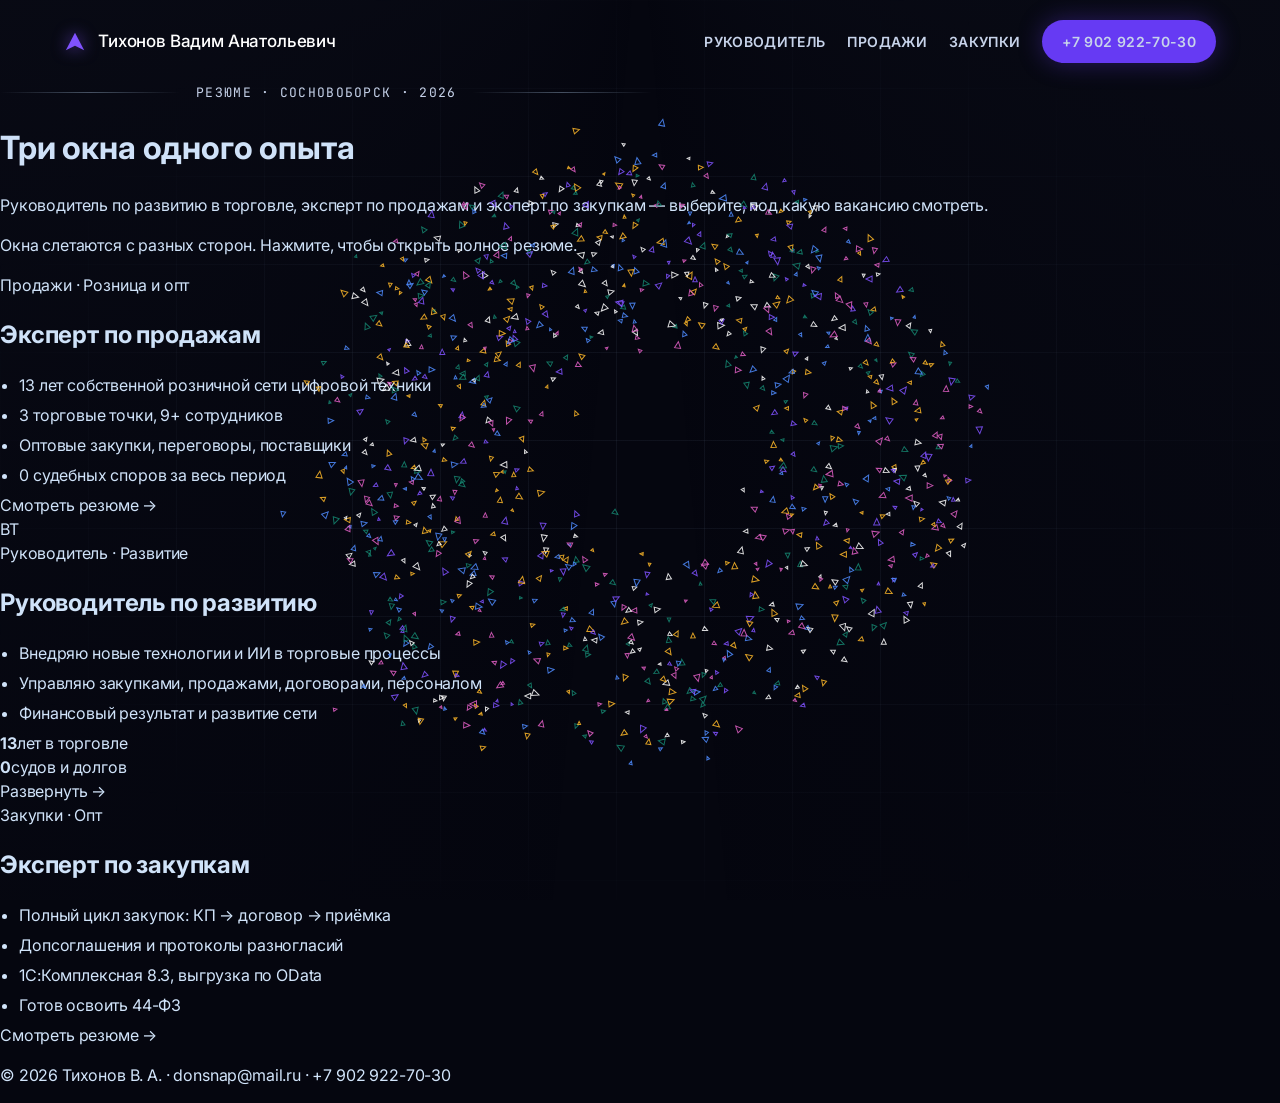
==== Сайт_Резюме/index.html @ d8111a43 "Сайт резюме: три роли и интерактивные эффекты" ====
<!DOCTYPE html>
<html lang="ru">
<head>
<meta charset="UTF-8">
<meta name="viewport" content="width=device-width, initial-scale=1.0">
<title>Тихонов Вадим Анатольевич — резюме</title>
<meta name="description" content="Резюме Тихонова В. А. — руководитель по развитию, эксперт по продажам, эксперт по закупкам. Сосновоборск, Красноярский край.">
<link rel="preconnect" href="https://fonts.googleapis.com">
<link rel="preconnect" href="https://fonts.gstatic.com" crossorigin>
<link href="https://fonts.googleapis.com/css2?family=Inter:wght@200;300;400;500;600;700&family=Space+Grotesk:wght@400;500;700&family=JetBrains+Mono:wght@400;500&display=swap" rel="stylesheet">
<link rel="stylesheet" href="css/style.css">
</head>
<body>

<div class="grid-bg" aria-hidden="true"></div>
<div class="halo" aria-hidden="true"></div>
<canvas id="brain" data-brain aria-hidden="true"></canvas>

<header class="topbar">
  <div class="brand">
    <svg class="brand__mark" viewBox="0 0 24 24" fill="none" aria-hidden="true">
      <path d="M12 2 L22 21 L12 16 L2 21 Z" fill="url(#g)"/>
      <defs><linearGradient id="g" x1="2" y1="2" x2="22" y2="21">
        <stop stop-color="#8052ff"/><stop offset="1" stop-color="#15846e"/>
      </linearGradient></defs>
    </svg>
    <span class="brand__name">Тихонов Вадим Анатольевич</span>
  </div>
  <nav class="nav">
    <a href="leader.html">Руководитель</a>
    <a href="sales.html">Продажи</a>
    <a href="procurement.html">Закупки</a>
    <a class="btn-cta" href="tel:+79029227030">+7 902 922-70-30</a>
  </nav>
</header>

<main class="hero">
  <p class="eyebrow">Резюме · Сосновоборск · 2026</p>
  <h1>Три окна одного опыта</h1>
  <p class="lead">Руководитель по развитию в торговле, эксперт по продажам и эксперт по закупкам — выберите, под какую вакансию смотреть.</p>
  <p class="sub">Окна слетаются с разных сторон. Нажмите, чтобы открыть полное резюме.</p>

  <div class="decks">

    <!-- СЛЕВА: продажи -->
    <a class="deck deck--sales" href="sales.html">
      <div class="deck__eyebrow">Продажи · Розница и опт</div>
      <h2 class="deck__title">Эксперт по продажам</h2>
      <ul class="deck__facts">
        <li>13 лет собственной розничной сети цифровой техники</li>
        <li>3 торговые точки, 9+ сотрудников</li>
        <li>Оптовые закупки, переговоры, поставщики</li>
        <li>0 судебных споров за весь период</li>
      </ul>
      <span class="deck__go">Смотреть резюме <span class="arrow">→</span></span>
    </a>

    <!-- ПО ЦЕНТРУ: руководство — разворачивается на весь экран -->
    <a class="deck deck--lead" href="leader.html" data-expand>
      <div class="deck__head">
        <div class="mono-photo" aria-hidden="true">ВТ</div>
        <div>
          <div class="deck__eyebrow">Руководитель · Развитие</div>
          <h2 class="deck__title">Руководитель по развитию</h2>
        </div>
      </div>
      <ul class="deck__facts">
        <li>Внедряю новые технологии и ИИ в торговые процессы</li>
        <li>Управляю закупками, продажами, договорами, персоналом</li>
        <li>Финансовый результат и развитие сети</li>
      </ul>
      <div class="stat-row">
        <div class="stat"><b>13</b><span>лет в торговле</span></div>
        <div class="stat stat--hot"><b>0</b><span>судов и долгов</span></div>
      </div>
      <span class="deck__go">Развернуть <span class="arrow">→</span></span>
    </a>

    <!-- СПРАВА: закупки -->
    <a class="deck deck--proc" href="procurement.html">
      <div class="deck__eyebrow">Закупки · Опт</div>
      <h2 class="deck__title">Эксперт по закупкам</h2>
      <ul class="deck__facts">
        <li>Полный цикл закупок: КП → договор → приёмка</li>
        <li>Допсоглашения и протоколы разногласий</li>
        <li>1С:Комплексная 8.3, выгрузка по OData</li>
        <li>Готов освоить 44-ФЗ</li>
      </ul>
      <span class="deck__go">Смотреть резюме <span class="arrow">→</span></span>
    </a>

  </div>
</main>

<footer class="footer">
  <p>© 2026 Тихонов В. А. · <a href="mailto:donsnap@mail.ru">donsnap@mail.ru</a> · <a href="tel:+79029227030">+7 902 922-70-30</a></p>
</footer>

<script src="js/brain.js"></script>
<script src="js/app.js"></script>
</body>
</html>
---- Сайт_Резюме/css/style.css ----
/* ============================================================
   Стеклянное резюме — дизайн-система
   Источники эффектов:
   - Эффекты/DESIGN - СТЕКЛО.md  (Authkit: токены стекла, сетка, типографика)
   - Эффекты/DESIGN - МОЗГ.md    (Dala: мозг из осколков, акценты iris/amber)
   ============================================================ */

:root {
  /* СТЕКЛО — канва и поверхности */
  --canvas: #05060f;
  --steel-plate: #2f343e;
  --fog-veil: #9da7ba;
  --moon-mist: #c7d3ea;
  --frost-glow: #d1e4fa;
  --ice-hi-1: #d8ecf8;
  --ice-hi-2: #98c0ef;
  --void-violet: #663af3;
  --glass-edge: #bad7f71f;
  --lum-fill: #c7d3ea1f;

  /* МОЗГ — акценты */
  --iris: #8052ff;
  --saffron: #ffb829;
  --verdant: #15846e;

  /* Типографика */
  --font-body: "Inter", system-ui, "Segoe UI", sans-serif;
  --font-display: "Space Grotesk", var(--font-body);
  --font-mono: "JetBrains Mono", var(--font-body);

  /* Формы (СТЕКЛО) */
  --r-card: 16px;
  --r-badge: 6px;
  --r-pill: 999px;

  /* Тени (СТЕКЛО): инет-подсветка + мягкий ореол, без обычных drop-shadow */
  --shadow-subtle: rgba(186, 215, 247, 0.12) 0 0 0 1px inset;
  --shadow-frost: rgba(216, 236, 248, 0.2) 0 1px 0 0 inset,
    rgba(168, 201, 255, 0.16) 0 0 24px 0 inset;
  --halo: rgba(0, 0, 0, 0.55) 0 24px 60px;
}

* { box-sizing: border-box; }

html { scroll-behavior: smooth; }

body {
  margin: 0;
  background: var(--canvas);
  color: var(--frost-glow);
  font-family: var(--font-body);
  font-size: 16px;
  line-height: 1.5;
  letter-spacing: -0.01em;
  -webkit-font-smoothing: antialiased;
  min-height: 100vh;
  overflow-x: hidden;
}

a { color: inherit; text-decoration: none; }
ul { margin: 0; padding-left: 1.2em; }
li { margin: 0 0 6px; }

/* ---------- Фон: синькопечатная сетка + гало (СТЕКЛО) ---------- */
.grid-bg {
  position: fixed; inset: 0; z-index: 0; pointer-events: none;
  background-image:
    linear-gradient(rgba(186, 215, 247, 0.06) 1px, transparent 1px),
    linear-gradient(90deg, rgba(186, 215, 247, 0.06) 1px, transparent 1px);
  background-size: 88px 88px;
  -webkit-mask-image: radial-gradient(ellipse at center, #000 30%, transparent 78%);
  mask-image: radial-gradient(ellipse at center, #000 30%, transparent 78%);
}
.halo {
  position: fixed; inset: 0; z-index: 0; pointer-events: none;
  background: conic-gradient(from 180deg at 50% -10%,
    transparent 0deg, rgba(124, 145, 182, 0.5) 180deg, transparent 360deg);
  opacity: 0.14;
}

/* ---------- Мозг из осколков (МОЗГ) ---------- */
#brain, #brain2 {
  position: fixed;
  inset: 0; width: 100%; height: 100%;
  z-index: 1; pointer-events: none;
}
#brain2 { position: absolute; }

/* ---------- Верхняя панель ---------- */
.topbar {
  position: relative; z-index: 10;
  display: flex; align-items: center; justify-content: space-between;
  gap: 16px; flex-wrap: wrap;
  max-width: 1200px; margin: 0 auto;
  padding: 20px 24px;
}
.brand { display: flex; align-items: center; gap: 12px; }
.brand__mark { width: 22px; height: 22px; filter: drop-shadow(0 0 8px rgba(128, 82, 255, 0.7)); }
.brand__name {
  font-family: var(--font-display); font-weight: 500; font-size: 17px;
  color: #fff;
}
.nav { display: flex; gap: 22px; align-items: center; flex-wrap: wrap; }
.nav a {
  font-size: 14px; font-weight: 600; letter-spacing: 0.025em;
  text-transform: uppercase; color: var(--moon-mist);
  transition: color 0.2s;
}
.nav a:hover { color: #fff; }
.btn-cta {
  display: inline-block;
  background: var(--void-violet); color: #fff;
  font-size: 14px; font-weight: 600; letter-spacing: 0.025em;
  padding: 11px 20px; border-radius: var(--r-pill);
  box-shadow: 0 0 24px rgba(102, 58, 243, 0.35);
  transition: transform 0.2s, box-shadow 0.2s;
}
.btn-cta:hover { transform: translateY(-1px); box-shadow: 0 0 34px rgba(102, 58, 243, 0.55); }

/* ---------- Рейка-подзаголовок (СТЕКЛО: eyebrow с линиями) ---------- */
.eyebrow {
  display: flex; align-items: center; gap: 16px;
  font-family: var(--font-mono); font-size: 13px;
  letter-spacing: 0.1em; text-transform: uppercase;
  color: var(--moon-mist);
  margin: 0 0 18px;
}
.eyebrow::before, .eyebrow::after {
  content: ""; height: 1px; flex: 1; max-width: 180px;
  background: linear-gradient(90deg, transparent, rgba(186, 215, 247, 0.35), transparent);

/* ---------- Лендинг: герой ---------- */
.hero {
  position: relative; z-index: 5;
  max-width: 1200px; margin: 0 auto;
  padding: 56px 24px 40px;
  text-align: center;
}
.hero h1 {
  font-family: var(--font-display); font-weight: 500;
  font-size: clamp(34px, 5vw, 48px); line-height: 1.17;
  margin: 0 auto 16px; max-width: 820px;
  background: linear-gradient(180deg, var(--ice-hi-1), var(--ice-hi-2));
  -webkit-background-clip: text; background-clip: text;
  -webkit-text-fill-color: transparent; color: transparent;
}
.hero .lead {
  max-width: 640px; margin: 0 auto 12px;
  font-size: 17px; color: var(--frost-glow);
}
.hero .sub { color: var(--fog-veil); font-size: 14px; margin-bottom: 44px; }

/* ---------- Стеклянные карточки-окна ---------- */
.decks {
  display: grid; grid-template-columns: 1fr 1.25fr 1fr;
  gap: 24px; align-items: stretch; text-align: left;
}
@media (max-width: 940px) { .decks { grid-template-columns: 1fr; max-width: 480px; margin: 0 auto; } }

.deck {
  position: relative;
  display: flex; flex-direction: column; gap: 14px;
  background: #bad6f70a;
  -webkit-backdrop-filter: blur(18px); backdrop-filter: blur(18px);
  border-radius: var(--r-card);
  box-shadow: rgba(216, 236, 248, 0.2) 0 1px 0 0 inset,
    rgba(168, 201, 255, 0.16) 0 0 24px 0 inset,
    rgba(186, 215, 247, 0.12) 0 0 0 1px inset, var(--halo);
  padding: 24px;
  overflow: hidden;
  transition: transform 0.35s cubic-bezier(0.22, 1, 0.36, 1),
    box-shadow 0.35s, background 0.35s;
  opacity: 0; /* до прилёта */
}
.deck::after { /* блик стекла */
  content: ""; position: absolute; inset: 0;
  background: linear-gradient(115deg, transparent 30%, rgba(216, 236, 248, 0.07) 46%, transparent 60%);
  transform: translateX(-40%);
  transition: transform 0.9s ease;
  pointer-events: none;
}
.deck:hover::after { transform: translateX(40%); }
.deck:hover {
  transform: translateY(-6px);
  background: #bad6f712;
  box-shadow: rgba(216, 236, 248, 0.24) 0 1px 0 0 inset,
    rgba(168, 201, 255, 0.22) 0 0 40px 0 inset,
    rgba(186, 215, 247, 0.2) 0 0 0 1px inset,
    rgba(0, 0, 0, 0.65) 0 30px 70px;
}
.deck__eyebrow {
  font-family: var(--font-mono); font-size: 12px;
  letter-spacing: 0.1em; text-transform: uppercase; color: var(--moon-mist);
}
.deck__title {
  font-family: var(--font-display); font-weight: 500;
  font-size: 24px; line-height: 1.17; color: #fff; margin: 0;
}
.deck--lead .deck__title { font-size: 30px; }
.deck__facts { color: var(--moon-mist); font-size: 14.5px; flex: 1; }
.deck__facts li { margin-bottom: 4px; }
.deck__go {
  display: inline-flex; align-items: center; gap: 8px;
  font-size: 13px; font-weight: 600; letter-spacing: 0.06em;
  text-transform: uppercase; color: var(--frost-glow);
}
.deck__go .arrow { transition: transform 0.25s; }
.deck:hover .deck__go .arrow { transform: translateX(5px); }

/* Центральная карточка: монограмма + цифры */
.deck--lead {
  background: #bad6f710;
  box-shadow: rgba(216, 236, 248, 0.22) 0 1px 0 0 inset,
    rgba(128, 82, 255, 0.18) 0 0 36px 0 inset,
    rgba(186, 215, 247, 0.16) 0 0 0 1px inset, var(--halo);
}
.deck__head { display: flex; align-items: center; gap: 14px; }
.mono-photo {
  width: 56px; height: 56px; flex: none;
  display: grid; place-items: center;
  border-radius: 9999px;
  font-family: var(--font-display); font-weight: 500; font-size: 18px;
  color: #fff;
  background: radial-gradient(circle at 30% 25%, #663af3, #1b1140 75%);
  box-shadow: rgba(255, 255, 255, 0.28) 0 1px 0 0 inset,
    rgba(128, 82, 255, 0.4) 0 0 24px 0 inset,
    rgba(186, 215, 247, 0.18) 0 0 0 1px inset;
}
.stat-row { display: flex; gap: 18px; flex-wrap: wrap; }
.stat b {
  display: block; font-family: var(--font-display); font-weight: 500;
  font-size: 24px; color: #fff; line-height: 1.1;
}
.stat span { font-size: 12px; color: var(--fog-veil); }
.stat--hot b { color: var(--saffron); }

/* ---------- Анимация прилёта карточек ---------- */
@keyframes fly-left {
  from { opacity: 0; transform: translateX(-110vw) rotate(-9deg); filter: blur(20px); }
  60%  { opacity: 1; filter: blur(0); }
  to   { opacity: 1; transform: translateX(0) rotate(0); filter: blur(0); }
}
@keyframes fly-top {
  from { opacity: 0; transform: translateY(-90vh) scale(0.85); filter: blur(20px); }
  60%  { opacity: 1; filter: blur(0); }
  to   { opacity: 1; transform: translateY(0) scale(1); filter: blur(0); }
}
@keyframes fly-right {
  from { opacity: 0; transform: translateX(110vw) rotate(9deg); filter: blur(20px); }
  60%  { opacity: 1; filter: blur(0); }
  to   { opacity: 1; transform: translateX(0) rotate(0); filter: blur(0); }
}
@keyframes float-y {
  from { translate: 0 0; }
  to   { translate: 0 -8px; }
}
.deck.js-landed { opacity: 1; }
.deck--sales.js-landed { animation: fly-left 1.05s cubic-bezier(0.22, 1, 0.36, 1) 0.15s both; }
.deck--lead.js-landed  { animation: fly-top 1.15s cubic-bezier(0.22, 1, 0.36, 1) 0.45s both; }
.deck--proc.js-landed  { animation: fly-right 1.05s cubic-bezier(0.22, 1, 0.36, 1) 0.15s both; }
/* после прилёта — лёгкое парение */
@keyframes float-final {
  from { transform: translateY(-4px); }
  to   { transform: translateY(4px); }
}
.deck.js-settled { animation: float-final 5.5s ease-in-out 1.3s infinite alternate; }

.footer {
  position: relative; z-index: 5;
  text-align: center; padding: 48px 24px 36px;
  color: var(--fog-veil); font-size: 13.5px;
}
.footer a { color: var(--moon-mist); }
.footer a:hover { color: #fff; }

/* ============================================================
   Страницы резюме
   ============================================================ */
.cv-hero {
  position: relative; z-index: 5;
  max-width: 1200px; margin: 0 auto;
  padding: 40px 24px 8px;
}
.cv-hero h1 {
  font-family: var(--font-display); font-weight: 500;
  font-size: clamp(30px, 4.4vw, 44px); line-height: 1.16;
  margin: 0 0 14px;
  background: linear-gradient(180deg, var(--ice-hi-1), var(--ice-hi-2));
  -webkit-background-clip: text; background-clip: text;
  -webkit-text-fill-color: transparent; color: transparent;
}
.cv-hero .role-line {
  font-size: 15px; font-weight: 600; letter-spacing: 0.05em;
  text-transform: uppercase; color: var(--saffron);
  margin: 0 0 16px;
}
.cv-hero .lead { max-width: 780px; color: var(--frost-glow); font-size: 16.5px; margin: 0 0 22px; }

.chips { display: flex; flex-wrap: wrap; gap: 8px; margin: 0 0 26px; }
.chip {
  font-family: var(--font-mono); font-size: 12px;
  letter-spacing: 0.05em; color: var(--moon-mist);
  padding: 6px 12px; border-radius: var(--r-badge);
  background: var(--lum-fill);
  box-shadow: var(--shadow-subtle);
}

/* Цифры */
.numbers {
  display: grid; grid-template-columns: repeat(4, 1fr);
  gap: 16px; margin: 0 0 8px;
}
@media (max-width: 760px) { .numbers { grid-template-columns: repeat(2, 1fr); } }
.numbers .stat {
  padding: 18px 20px;
  background: #bad6f70a;
  border-radius: var(--r-card);
  -webkit-backdrop-filter: blur(14px); backdrop-filter: blur(14px);
  box-shadow: rgba(216, 236, 248, 0.16) 0 1px 0 0 inset,
    rgba(186, 215, 247, 0.12) 0 0 0 1px inset;
}
.numbers .stat b { font-size: 30px; }

/* Сетка: основная колонка + боковая */
.cv-body {
  position: relative; z-index: 5;
  max-width: 1200px; margin: 0 auto;
  padding: 24px 24px 10px;
  display: grid; grid-template-columns: 1fr 340px;
  gap: 24px; align-items: start;
}
@media (max-width: 980px) { .cv-body { grid-template-columns: 1fr; } }
.cv-main { display: flex; flex-direction: column; gap: 24px; min-width: 0; }

/* Стеклянная панель */
.panel {
  background: #bad6f70a;
  -webkit-backdrop-filter: blur(18px); backdrop-filter: blur(18px);
  border-radius: var(--r-card);
  box-shadow: rgba(216, 236, 248, 0.18) 0 1px 0 0 inset,
    rgba(168, 201, 255, 0.12) 0 0 24px 0 inset,
    rgba(186, 215, 247, 0.12) 0 0 0 1px inset, var(--halo);
  padding: 24px;
}
.panel h2 {
  font-family: var(--font-display); font-weight: 500;
  font-size: 24px; line-height: 1.17; color: #fff;
  margin: 0 0 18px;
}
.panel h3 { font-size: 17px; font-weight: 600; color: var(--frost-glow); margin: 0 0 4px; }
.panel p { color: var(--moon-mist); }

/* Опыт: запись */
.entry {
  padding: 20px 0;
  border-top: 1px solid rgba(186, 215, 247, 0.1);
}
.entry:first-of-type { border-top: 0; padding-top: 4px; }
.entry:last-child { padding-bottom: 0; }
.entry .per {
  font-family: var(--font-mono); font-size: 13px;
  color: var(--fog-veil); margin-bottom: 6px;
}
.entry .role {
  font-size: 14px; font-weight: 600; color: var(--saffron);
  letter-spacing: 0.04em; text-transform: uppercase;
  margin-bottom: 10px;
}
.entry ul { color: var(--moon-mist); font-size: 15px; }
.entry .note { font-size: 13.5px; color: var(--fog-veil); margin-top: 8px; }
.entry--gold {
  background: #8052ff0f;
  border-radius: var(--r-badge);
  box-shadow: var(--shadow-subtle);
  padding: 20px;
  margin-bottom: 8px;
  border-top: 0;
}

/* Компетенции */
.skills { list-style: none; padding: 0; margin: 0;
  display: grid; grid-template-columns: 1fr 1fr; gap: 10px 20px; }
@media (max-width: 640px) { .skills { grid-template-columns: 1fr; } }
.skills li {
  position: relative; padding-left: 22px;
  color: var(--moon-mist); font-size: 15px; margin: 0;
}
.skills li::before {
  content: ""; position: absolute; left: 0; top: 7px;
  width: 9px; height: 8px;
  background: var(--iris);
  clip-path: polygon(50% 0, 100% 100%, 0 100%);
}

/* Принципы (стр. руководителя) */
.principles { display: grid; grid-template-columns: repeat(4, 1fr); gap: 14px; }
@media (max-width: 900px) { .principles { grid-template-columns: repeat(2, 1fr); } }
@media (max-width: 520px) { .principles { grid-template-columns: 1fr; } }
.principle {
  background: #bad6f70a; border-radius: var(--r-card);
  box-shadow: rgba(216, 236, 248, 0.14) 0 1px 0 0 inset,
    rgba(186, 215, 247, 0.1) 0 0 0 1px inset;
  padding: 18px;
}
.principle b { display: block; color: #fff; font-size: 15px; margin-bottom: 6px; }
.principle span { color: var(--fog-veil); font-size: 13.5px; }

/* Лестница внедрений */
.ladder { counter-reset: step; list-style: none; padding: 0; margin: 0; }
.ladder li {
  counter-increment: step;
  position: relative; padding: 0 0 16px 44px;
  color: var(--moon-mist); font-size: 15.5px; margin: 0;
}
.ladder li:last-child { padding-bottom: 0; }
.ladder li::before {
  content: counter(step);
  position: absolute; left: 0; top: -2px;
  width: 28px; height: 28px; border-radius: 9999px;
  display: grid; place-items: center;
  font-family: var(--font-mono); font-size: 13px; color: #fff;
  background: linear-gradient(135deg, var(--iris), var(--verdant));
  box-shadow: rgba(128, 82, 255, 0.35) 0 0 14px;
}
.ladder .quote { color: var(--saffron); font-weight: 500; }

/* Боковая колонка */
.cv-side { display: flex; flex-direction: column; gap: 24px; position: sticky; top: 20px; }
@media (max-width: 980px) { .cv-side { position: static; } }
.kv { display: grid; grid-template-columns: 118px 1fr; gap: 8px 12px; font-size: 14.5px; margin: 0; }
.kv dt { color: var(--fog-veil); }
.kv dd { margin: 0; color: var(--frost-glow); word-break: break-word; }
.kv a:hover { color: #fff; text-decoration: underline; }
.panel .btn-cta { margin-top: 4px; text-align: center; }

/* Юридический блок */
.legal {
  position: relative; z-index: 5;
  max-width: 1200px; margin: 0 auto;
  padding: 8px 24px 0;
  display: flex; flex-direction: column; gap: 14px;
}
.legal .panel { padding: 18px 22px; }
.legal p { font-size: 13.5px; color: var(--fog-veil); margin: 0; }
.legal b { color: var(--moon-mist); }

details.tech summary {
  cursor: pointer; color: var(--moon-mist); font-size: 14.5px;
}
details.tech[open] summary { margin-bottom: 12px; }

/* Появление контента страницы */
@keyframes fade-up {
  from { opacity: 0; transform: translateY(18px); }
  to   { opacity: 1; transform: translateY(0); }
}
.cv-hero, .cv-body > *, .legal { animation: fade-up 0.7s cubic-bezier(0.22, 1, 0.36, 1) both; }

/* Уважение к prefers-reduced-motion */
@media (prefers-reduced-motion: reduce) {
  *, *::before, *::after {
    animation-duration: 0.01ms !important;
    animation-iteration-count: 1 !important;
    transition-duration: 0.01ms !important;
  }
  .deck { opacity: 1 !important; }
}


}
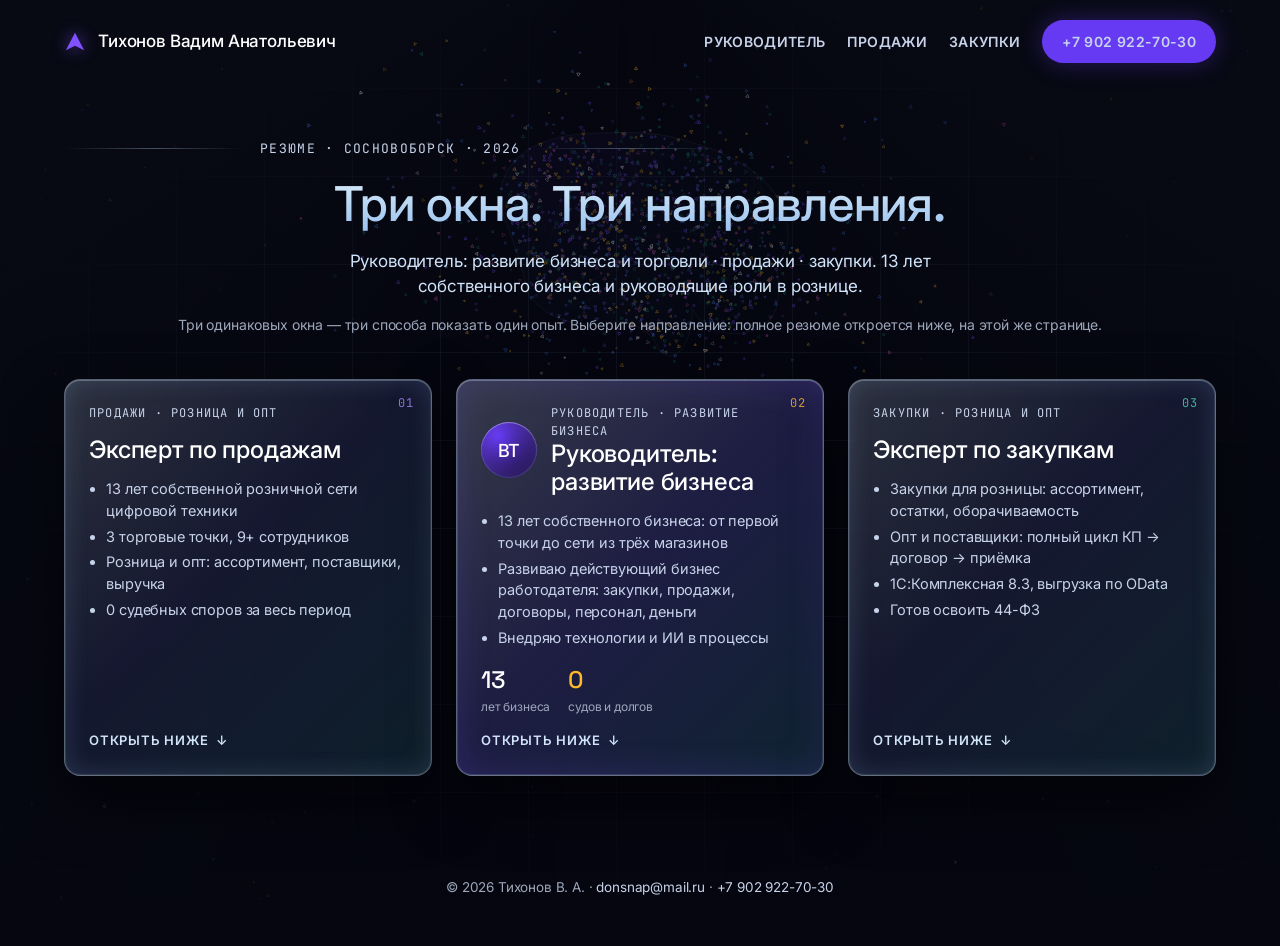
==== commit 7596ce6f: "Обновить интерактивное резюме и визуальную сцену" ====
--- a/Сайт_Резюме/index.html
+++ b/Сайт_Резюме/index.html
@@ -4,7 +4,7 @@
 <meta charset="UTF-8">
 <meta name="viewport" content="width=device-width, initial-scale=1.0">
 <title>Тихонов Вадим Анатольевич — резюме</title>
-<meta name="description" content="Резюме Тихонова В. А. — руководитель по развитию, эксперт по продажам, эксперт по закупкам. Сосновоборск, Красноярский край.">
+<meta name="description" content="Резюме Тихонова В. А. — руководитель: развитие бизнеса и торговли, эксперт по продажам, эксперт по закупкам. Сосновоборск, Красноярский край.">
 <link rel="preconnect" href="https://fonts.googleapis.com">
 <link rel="preconnect" href="https://fonts.gstatic.com" crossorigin>
 <link href="https://fonts.googleapis.com/css2?family=Inter:wght@200;300;400;500;600;700&family=Space+Grotesk:wght@400;500;700&family=JetBrains+Mono:wght@400;500&display=swap" rel="stylesheet">
@@ -27,70 +27,92 @@
     <span class="brand__name">Тихонов Вадим Анатольевич</span>
   </div>
   <nav class="nav">
-    <a href="leader.html">Руководитель</a>
-    <a href="sales.html">Продажи</a>
-    <a href="procurement.html">Закупки</a>
+    <a href="leader.html" data-key="leader">Руководитель</a>
+    <a href="sales.html" data-key="sales">Продажи</a>
+    <a href="procurement.html" data-key="procurement">Закупки</a>
     <a class="btn-cta" href="tel:+79029227030">+7 902 922-70-30</a>
   </nav>
 </header>
 
 <main class="hero">
   <p class="eyebrow">Резюме · Сосновоборск · 2026</p>
-  <h1>Три окна одного опыта</h1>
-  <p class="lead">Руководитель по развитию в торговле, эксперт по продажам и эксперт по закупкам — выберите, под какую вакансию смотреть.</p>
-  <p class="sub">Окна слетаются с разных сторон. Нажмите, чтобы открыть полное резюме.</p>
+  <h1>Три окна. Три направления.</h1>
+  <p class="lead">Руководитель: развитие бизнеса и торговли · продажи · закупки. 13 лет собственного бизнеса и руководящие роли в рознице.</p>
+  <p class="sub">Три одинаковых окна — три способа показать один опыт. Выберите направление: полное резюме откроется ниже, на этой же странице.</p>
 
   <div class="decks">
 
-    <!-- СЛЕВА: продажи -->
-    <a class="deck deck--sales" href="sales.html">
+    <!-- 01 · СЛЕВА: продажи -->
+    <a class="deck deck--sales" href="sales.html" data-key="sales">
+      <span class="deck__num">01</span>
       <div class="deck__eyebrow">Продажи · Розница и опт</div>
       <h2 class="deck__title">Эксперт по продажам</h2>
       <ul class="deck__facts">
         <li>13 лет собственной розничной сети цифровой техники</li>
         <li>3 торговые точки, 9+ сотрудников</li>
-        <li>Оптовые закупки, переговоры, поставщики</li>
+        <li>Розница и опт: ассортимент, поставщики, выручка</li>
         <li>0 судебных споров за весь период</li>
       </ul>
-      <span class="deck__go">Смотреть резюме <span class="arrow">→</span></span>
+      <span class="deck__go">Открыть ниже <span class="arrow">↓</span></span>
+      <span class="deck__state">Выберите это направление ↓</span>
     </a>
 
-    <!-- ПО ЦЕНТРУ: руководство — разворачивается на весь экран -->
-    <a class="deck deck--lead" href="leader.html" data-expand>
+    <!-- 02 · В ЦЕНТРЕ: руководитель -->
+    <a class="deck deck--lead" href="leader.html" data-key="leader">
+      <span class="deck__num">02</span>
       <div class="deck__head">
         <div class="mono-photo" aria-hidden="true">ВТ</div>
         <div>
-          <div class="deck__eyebrow">Руководитель · Развитие</div>
-          <h2 class="deck__title">Руководитель по развитию</h2>
+          <div class="deck__eyebrow">Руководитель · Развитие бизнеса</div>
+          <h2 class="deck__title">Руководитель: развитие бизнеса</h2>
         </div>
       </div>
       <ul class="deck__facts">
-        <li>Внедряю новые технологии и ИИ в торговые процессы</li>
-        <li>Управляю закупками, продажами, договорами, персоналом</li>
-        <li>Финансовый результат и развитие сети</li>
+        <li>13 лет собственного бизнеса: от первой точки до сети из трёх магазинов</li>
+        <li>Развиваю действующий бизнес работодателя: закупки, продажи, договоры, персонал, деньги</li>
+        <li>Внедряю технологии и ИИ в процессы</li>
       </ul>
       <div class="stat-row">
-        <div class="stat"><b>13</b><span>лет в торговле</span></div>
+        <div class="stat"><b>13</b><span>лет бизнеса</span></div>
         <div class="stat stat--hot"><b>0</b><span>судов и долгов</span></div>
       </div>
-      <span class="deck__go">Развернуть <span class="arrow">→</span></span>
+      <span class="deck__go">Открыть ниже <span class="arrow">↓</span></span>
+      <span class="deck__state">Выберите это направление ↓</span>
     </a>
 
-    <!-- СПРАВА: закупки -->
-    <a class="deck deck--proc" href="procurement.html">
-      <div class="deck__eyebrow">Закупки · Опт</div>
+    <!-- 03 · СПРАВА: закупки -->
+    <a class="deck deck--proc" href="procurement.html" data-key="procurement">
+      <span class="deck__num">03</span>
+      <div class="deck__eyebrow">Закупки · Розница и опт</div>
       <h2 class="deck__title">Эксперт по закупкам</h2>
       <ul class="deck__facts">
-        <li>Полный цикл закупок: КП → договор → приёмка</li>
-        <li>Допсоглашения и протоколы разногласий</li>
+        <li>Закупки для розницы: ассортимент, остатки, оборачиваемость</li>
+        <li>Опт и поставщики: полный цикл КП → договор → приёмка</li>
         <li>1С:Комплексная 8.3, выгрузка по OData</li>
         <li>Готов освоить 44-ФЗ</li>
       </ul>
-      <span class="deck__go">Смотреть резюме <span class="arrow">→</span></span>
+      <span class="deck__go">Открыть ниже <span class="arrow">↓</span></span>
+      <span class="deck__state">Выберите это направление ↓</span>
     </a>
 
   </div>
 </main>
+
+<!-- Сцена: сюда под тремя окнами подставляется полное резюме выбранного направления -->
+<section class="stage" id="stage" hidden aria-label="Полное резюме">
+  <div class="stage__bar">
+    <div class="stage__tabs" role="tablist" aria-label="Выбор резюме">
+      <button class="tab" type="button" role="tab" aria-selected="false" data-key="leader">01 · Руководитель</button>
+      <button class="tab" type="button" role="tab" aria-selected="false" data-key="sales">02 · Продажи</button>
+      <button class="tab" type="button" role="tab" aria-selected="false" data-key="procurement">03 · Закупки</button>
+    </div>
+    <div class="stage__actions">
+      <a class="stage__link" id="stageOpen" href="leader.html">Открыть отдельной страницей</a>
+      <button class="stage__close" id="stageClose" type="button">← К трём окнам</button>
+    </div>
+  </div>
+  <div class="stage__glass" id="stageBody"></div>
+</section>
 
 <footer class="footer">
   <p>© 2026 Тихонов В. А. · <a href="mailto:donsnap@mail.ru">donsnap@mail.ru</a> · <a href="tel:+79029227030">+7 902 922-70-30</a></p>
--- a/Сайт_Резюме/css/style.css
+++ b/Сайт_Резюме/css/style.css
@@ -79,12 +79,12 @@
 }
 
 /* ---------- Мозг из осколков (МОЗГ) ---------- */
-#brain, #brain2 {
+canvas[data-brain] {
   position: fixed;
   inset: 0; width: 100%; height: 100%;
   z-index: 1; pointer-events: none;
-}
-#brain2 { position: absolute; }
+  opacity: 0.42;
+}
 
 /* ---------- Верхняя панель ---------- */
 .topbar {
@@ -128,6 +128,7 @@
 .eyebrow::before, .eyebrow::after {
   content: ""; height: 1px; flex: 1; max-width: 180px;
   background: linear-gradient(90deg, transparent, rgba(186, 215, 247, 0.35), transparent);
+}
 
 /* ---------- Лендинг: герой ---------- */
 .hero {
@@ -152,7 +153,7 @@
 
 /* ---------- Стеклянные карточки-окна ---------- */
 .decks {
-  display: grid; grid-template-columns: 1fr 1.25fr 1fr;
+  display: grid; grid-template-columns: repeat(3, 1fr);
   gap: 24px; align-items: stretch; text-align: left;
 }
 @media (max-width: 940px) { .decks { grid-template-columns: 1fr; max-width: 480px; margin: 0 auto; } }
@@ -160,7 +161,6 @@
 .deck {
   position: relative;
   display: flex; flex-direction: column; gap: 14px;
-  background: #bad6f70a;
   -webkit-backdrop-filter: blur(18px); backdrop-filter: blur(18px);
   border-radius: var(--r-card);
   box-shadow: rgba(216, 236, 248, 0.2) 0 1px 0 0 inset,
@@ -168,9 +168,13 @@
     rgba(186, 215, 247, 0.12) 0 0 0 1px inset, var(--halo);
   padding: 24px;
   overflow: hidden;
+  border: 1px solid rgba(216, 236, 248, 0.34);
+  background:
+    linear-gradient(135deg, rgba(255,255,255,0.12), rgba(128,82,255,0.06) 45%, rgba(21,132,110,0.10)),
+    rgba(20, 29, 48, 0.62);
+  opacity: 1;
   transition: transform 0.35s cubic-bezier(0.22, 1, 0.36, 1),
     box-shadow 0.35s, background 0.35s;
-  opacity: 0; /* до прилёта */
 }
 .deck::after { /* блик стекла */
   content: ""; position: absolute; inset: 0;
@@ -182,7 +186,9 @@
 .deck:hover::after { transform: translateX(40%); }
 .deck:hover {
   transform: translateY(-6px);
-  background: #bad6f712;
+  background:
+    linear-gradient(135deg, rgba(255,255,255,0.18), rgba(128,82,255,0.10) 45%, rgba(21,132,110,0.14)),
+    rgba(24, 34, 56, 0.7);
   box-shadow: rgba(216, 236, 248, 0.24) 0 1px 0 0 inset,
     rgba(168, 201, 255, 0.22) 0 0 40px 0 inset,
     rgba(186, 215, 247, 0.2) 0 0 0 1px inset,
@@ -196,7 +202,7 @@
   font-family: var(--font-display); font-weight: 500;
   font-size: 24px; line-height: 1.17; color: #fff; margin: 0;
 }
-.deck--lead .deck__title { font-size: 30px; }
+.deck--lead .deck__title { font-size: 24px; }
 .deck__facts { color: var(--moon-mist); font-size: 14.5px; flex: 1; }
 .deck__facts li { margin-bottom: 4px; }
 .deck__go {
@@ -209,7 +215,9 @@
 
 /* Центральная карточка: монограмма + цифры */
 .deck--lead {
-  background: #bad6f710;
+  background:
+    linear-gradient(135deg, rgba(255,255,255,0.16), rgba(128,82,255,0.12) 50%, rgba(21,132,110,0.12)),
+    rgba(21, 30, 52, 0.68);
   box-shadow: rgba(216, 236, 248, 0.22) 0 1px 0 0 inset,
     rgba(128, 82, 255, 0.18) 0 0 36px 0 inset,
     rgba(186, 215, 247, 0.16) 0 0 0 1px inset, var(--halo);
@@ -236,34 +244,61 @@
 
 /* ---------- Анимация прилёта карточек ---------- */
 @keyframes fly-left {
-  from { opacity: 0; transform: translateX(-110vw) rotate(-9deg); filter: blur(20px); }
-  60%  { opacity: 1; filter: blur(0); }
-  to   { opacity: 1; transform: translateX(0) rotate(0); filter: blur(0); }
+  from { opacity: 0; transform: translate3d(-125vw, 6vh, 0) rotate(-14deg) scale(0.86); filter: blur(26px); }
+  65%  { opacity: 1; filter: blur(0); }
+  82%  { transform: translate3d(1.6vw, -0.6vh, 0) rotate(0.6deg) scale(1.012); }
+  to   { opacity: 1; transform: translate3d(0, 0, 0) rotate(0) scale(1); filter: blur(0); }
 }
 @keyframes fly-top {
-  from { opacity: 0; transform: translateY(-90vh) scale(0.85); filter: blur(20px); }
-  60%  { opacity: 1; filter: blur(0); }
-  to   { opacity: 1; transform: translateY(0) scale(1); filter: blur(0); }
+  from { opacity: 0; transform: translate3d(0, -105vh, 0) rotate(3deg) scale(0.8); filter: blur(26px); }
+  65%  { opacity: 1; filter: blur(0); }
+  82%  { transform: translate3d(0, 1.2vh, 0) rotate(-0.4deg) scale(1.015); }
+  to   { opacity: 1; transform: translate3d(0, 0, 0) rotate(0) scale(1); filter: blur(0); }
 }
 @keyframes fly-right {
-  from { opacity: 0; transform: translateX(110vw) rotate(9deg); filter: blur(20px); }
-  60%  { opacity: 1; filter: blur(0); }
-  to   { opacity: 1; transform: translateX(0) rotate(0); filter: blur(0); }
+  from { opacity: 0; transform: translate3d(125vw, 6vh, 0) rotate(14deg) scale(0.86); filter: blur(26px); }
+  65%  { opacity: 1; filter: blur(0); }
+  82%  { transform: translate3d(-1.6vw, -0.6vh, 0) rotate(-0.6deg) scale(1.012); }
+  to   { opacity: 1; transform: translate3d(0, 0, 0) rotate(0) scale(1); filter: blur(0); }
 }
 @keyframes float-y {
   from { translate: 0 0; }
   to   { translate: 0 -8px; }
 }
 .deck.js-landed { opacity: 1; }
-.deck--sales.js-landed { animation: fly-left 1.05s cubic-bezier(0.22, 1, 0.36, 1) 0.15s both; }
-.deck--lead.js-landed  { animation: fly-top 1.15s cubic-bezier(0.22, 1, 0.36, 1) 0.45s both; }
-.deck--proc.js-landed  { animation: fly-right 1.05s cubic-bezier(0.22, 1, 0.36, 1) 0.15s both; }
+/* Медленный, «весомый» прилёт: издалека, с блюром и лёгким наклоном */
+.deck--sales.js-landed { animation: fly-left 1.75s cubic-bezier(0.16, 1, 0.3, 1) 0.30s both; }
+.deck--lead.js-landed  { animation: fly-top 1.95s cubic-bezier(0.16, 1, 0.3, 1) 0.75s both; }
+.deck--proc.js-landed  { animation: fly-right 1.75s cubic-bezier(0.16, 1, 0.3, 1) 1.20s both; }
 /* после прилёта — лёгкое парение */
-@keyframes float-final {
-  from { transform: translateY(-4px); }
-  to   { transform: translateY(4px); }
-}
-.deck.js-settled { animation: float-final 5.5s ease-in-out 1.3s infinite alternate; }
+/* «Плавание в воде»: очень медленное живое покачивание.
+   Используются индивидуальные свойства translate/rotate/scale — они не
+   конфликтуют с hover-transform карточки (подъём и наклон). */
+@keyframes drift-a {
+  0%   { translate: 0 0;        rotate: 0deg; }
+  20%  { translate: 6px -8px;   rotate: 0.35deg; }
+  45%  { translate: -3px -14px; rotate: -0.30deg; }
+  70%  { translate: -8px -6px;  rotate: 0.22deg; }
+  100% { translate: 0 0;        rotate: 0deg; }
+}
+@keyframes drift-b {
+  0%   { translate: 0 0;        rotate: 0deg;   scale: 1; }
+  25%  { translate: -7px -6px;  rotate: -0.32deg; scale: 1.006; }
+  50%  { translate: 2px -15px;  rotate: 0.24deg; scale: 1.002; }
+  75%  { translate: 7px -5px;   rotate: -0.18deg; scale: 1.007; }
+  100% { translate: 0 0;        rotate: 0deg;   scale: 1; }
+}
+@keyframes drift-c {
+  0%   { translate: 0 0;        rotate: 0deg; }
+  30%  { translate: 5px -12px;  rotate: -0.28deg; }
+  55%  { translate: -6px -7px;  rotate: 0.30deg; }
+  80%  { translate: 3px -10px;  rotate: -0.12deg; }
+  100% { translate: 0 0;        rotate: 0deg; }
+}
+.deck.js-float { will-change: translate, rotate; }
+.deck--sales.js-float { animation: drift-a 21s ease-in-out infinite; }
+.deck--lead.js-float  { animation: drift-b 26s ease-in-out -4s infinite; }
+.deck--proc.js-float  { animation: drift-c 23s ease-in-out -9s infinite; }
 
 .footer {
   position: relative; z-index: 5;
@@ -464,7 +499,105 @@
     transition-duration: 0.01ms !important;
   }
   .deck { opacity: 1 !important; }
-}
-
-
-}
+  .deck.js-float { animation: none !important; }
+}
+
+/* ============================================================
+   Выбор направления: номера окон, активное окно, сцена с резюме
+   ============================================================ */
+.deck__num {
+  position: absolute; top: 14px; right: 16px;
+  font-family: var(--font-mono); font-size: 12px;
+  letter-spacing: 0.14em; color: var(--accent, var(--moon-mist)); opacity: 0.8;
+}
+.deck--sales { --accent: #a98bff; }
+.deck--lead  { --accent: #ffb829; }
+.deck--proc  { --accent: #4fd6b4; }
+
+/* Активное окно: подсветка рамой и мягкое свечение акцентом */
+.deck.is-active {
+  border-color: var(--accent);
+  box-shadow: rgba(216, 236, 248, 0.24) 0 1px 0 0 inset,
+    rgba(168, 201, 255, 0.2) 0 0 40px 0 inset,
+    var(--accent) 0 0 0 1px inset,
+    0 0 34px -6px var(--accent),
+    rgba(0, 0, 0, 0.65) 0 26px 60px;
+}
+.deck__state { display: none; }
+.deck.is-active .deck__state {
+  display: inline-flex; align-items: center; gap: 6px;
+  font-family: var(--font-mono); font-size: 11.5px; letter-spacing: 0.1em;
+  text-transform: uppercase; color: var(--accent);
+}
+/* Переливание стекла при наведении — шире и заметнее */
+.deck::after { transform: translateX(-120%) rotate(6deg); }
+.deck:hover::after { transform: translateX(120%) rotate(6deg); }
+
+/* ---------- Сцена: полное стеклянное резюме под окнами ---------- */
+.stage {
+  position: relative; z-index: 6;
+  max-width: 1200px; margin: 0 auto;
+  padding: 8px 24px 56px;
+  scroll-margin-top: 10px;
+}
+.stage[hidden] { display: none; }
+.stage__bar {
+  position: sticky; top: 0; z-index: 12;
+  display: flex; flex-wrap: wrap; align-items: center; justify-content: space-between;
+  gap: 12px; padding: 12px 16px; margin: 0 0 18px;
+  border-radius: var(--r-card);
+  background: rgba(11, 16, 32, 0.74);
+  -webkit-backdrop-filter: blur(16px); backdrop-filter: blur(16px);
+  box-shadow: rgba(216, 236, 248, 0.16) 0 1px 0 0 inset,
+    rgba(186, 215, 247, 0.14) 0 0 0 1px inset,
+    rgba(0, 0, 0, 0.55) 0 14px 34px;
+}
+.stage__tabs { display: flex; gap: 8px; flex-wrap: wrap; }
+.tab {
+  font: inherit; font-size: 13px; font-weight: 600;
+  letter-spacing: 0.05em; text-transform: uppercase;
+  color: var(--moon-mist); cursor: pointer;
+  padding: 9px 16px; border: 0; border-radius: var(--r-pill);
+  background: var(--lum-fill); box-shadow: var(--shadow-subtle);
+  transition: color 0.2s, background 0.3s, box-shadow 0.3s;
+}
+.tab:hover { color: #fff; background: #bad6f71f; }
+.tab.is-active {
+  color: #fff;
+  background: linear-gradient(135deg, var(--void-violet), var(--verdant));
+  box-shadow: 0 0 24px rgba(102, 58, 243, 0.45);
+}
+.stage__actions { display: flex; align-items: center; gap: 16px; }
+.stage__link, .stage__close {
+  font: inherit; font-size: 13px; font-weight: 600;
+  letter-spacing: 0.05em; text-transform: uppercase;
+  color: var(--moon-mist); background: none; border: 0;
+  cursor: pointer; padding: 6px 2px;
+}
+.stage__link:hover, .stage__close:hover { color: #fff; text-decoration: underline; }
+
+.stage__glass {
+  border-radius: 24px;
+  background:
+    linear-gradient(135deg, rgba(255, 255, 255, 0.1), rgba(128, 82, 255, 0.07) 45%, rgba(21, 132, 110, 0.1)),
+    rgba(16, 24, 42, 0.68);
+  -webkit-backdrop-filter: blur(20px); backdrop-filter: blur(20px);
+  box-shadow: rgba(216, 236, 248, 0.2) 0 1px 0 0 inset,
+    rgba(168, 201, 255, 0.14) 0 0 44px 0 inset,
+    rgba(186, 215, 247, 0.14) 0 0 0 1px inset, var(--halo);
+  padding: 0 0 6px;
+  overflow: hidden;
+}
+.stage__glass .cv-hero, .stage__glass .cv-body, .stage__glass .legal { padding-left: 34px; padding-right: 34px; }
+.stage__glass .cv-body { padding-bottom: 6px; }
+.stage__glass .legal { padding-bottom: 20px; }
+@media (max-width: 640px) {
+  .stage__glass .cv-hero, .stage__glass .cv-body, .stage__glass .legal { padding-left: 18px; padding-right: 18px; }
+}
+.stage.is-loading .stage__glass { opacity: 0.4; }
+.stage.is-in .stage__glass { animation: stage-in 0.7s cubic-bezier(0.22, 1, 0.36, 1) both; }
+@keyframes stage-in {
+  from { opacity: 0; transform: translateY(28px) scale(0.985); }
+  to   { opacity: 1; transform: translateY(0) scale(1); }
+}
+
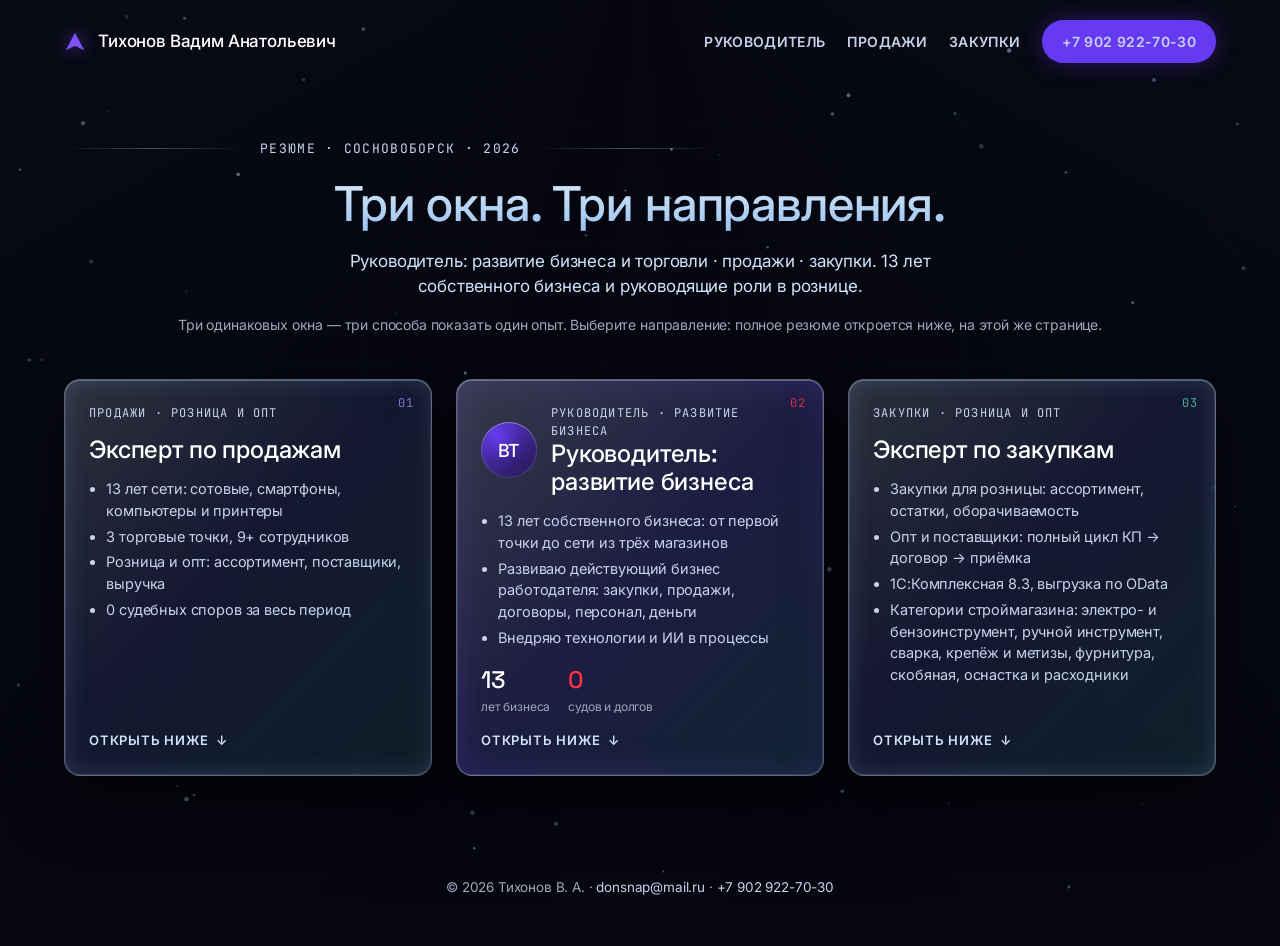
==== commit 9f8ac9e2: "Контент: убран 44-ФЗ, добавлены категории строймагазина и ассортимент бизнеса" ====
--- a/Сайт_Резюме/index.html
+++ b/Сайт_Резюме/index.html
@@ -48,7 +48,7 @@
       <div class="deck__eyebrow">Продажи · Розница и опт</div>
       <h2 class="deck__title">Эксперт по продажам</h2>
       <ul class="deck__facts">
-        <li>13 лет собственной розничной сети цифровой техники</li>
+        <li>13 лет сети: сотовые, смартфоны, компьютеры и принтеры</li>
         <li>3 торговые точки, 9+ сотрудников</li>
         <li>Розница и опт: ассортимент, поставщики, выручка</li>
         <li>0 судебных споров за весь период</li>
@@ -89,7 +89,7 @@
         <li>Закупки для розницы: ассортимент, остатки, оборачиваемость</li>
         <li>Опт и поставщики: полный цикл КП → договор → приёмка</li>
         <li>1С:Комплексная 8.3, выгрузка по OData</li>
-        <li>Готов освоить 44-ФЗ</li>
+        <li>Категории строймагазина: электро- и бензоинструмент, ручной инструмент, сварка, крепёж и метизы, фурнитура, скобяная, оснастка и расходники</li>
       </ul>
       <span class="deck__go">Открыть ниже <span class="arrow">↓</span></span>
       <span class="deck__state">Выберите это направление ↓</span>
--- a/Сайт_Резюме/css/style.css
+++ b/Сайт_Резюме/css/style.css
@@ -21,6 +21,7 @@
   /* МОЗГ — акценты */
   --iris: #8052ff;
   --saffron: #ffb829;
+  --signal-red: #ff2f45;
   --verdant: #15846e;
 
   /* Типографика */
@@ -65,9 +66,9 @@
 .grid-bg {
   position: fixed; inset: 0; z-index: 0; pointer-events: none;
   background-image:
-    linear-gradient(rgba(186, 215, 247, 0.06) 1px, transparent 1px),
-    linear-gradient(90deg, rgba(186, 215, 247, 0.06) 1px, transparent 1px);
-  background-size: 88px 88px;
+    linear-gradient(rgba(186, 215, 247, 0.025) 1px, transparent 1px),
+    linear-gradient(90deg, rgba(186, 215, 247, 0.025) 1px, transparent 1px);
+  background-size: 120px 120px;
   -webkit-mask-image: radial-gradient(ellipse at center, #000 30%, transparent 78%);
   mask-image: radial-gradient(ellipse at center, #000 30%, transparent 78%);
 }
@@ -80,10 +81,9 @@
 
 /* ---------- Мозг из осколков (МОЗГ) ---------- */
 canvas[data-brain] {
-  position: fixed;
-  inset: 0; width: 100%; height: 100%;
+  position: fixed; inset: 0; width: 100%; height: 100%;
   z-index: 1; pointer-events: none;
-  opacity: 0.42;
+  opacity: 0.86;
 }
 
 /* ---------- Верхняя панель ---------- */
@@ -203,6 +203,14 @@
   font-size: 24px; line-height: 1.17; color: #fff; margin: 0;
 }
 .deck--lead .deck__title { font-size: 24px; }
+/* Подсветка руководительской карточки — сигнальным красным */
+.deck--lead:hover {
+  box-shadow: rgba(216, 236, 248, 0.24) 0 1px 0 0 inset,
+    rgba(255, 47, 69, 0.16) 0 0 40px 0 inset,
+    rgba(255, 47, 69, 0.45) 0 0 0 1px inset,
+    0 0 34px -6px rgba(255, 47, 69, 0.55),
+    rgba(0, 0, 0, 0.65) 0 30px 70px;
+}
 .deck__facts { color: var(--moon-mist); font-size: 14.5px; flex: 1; }
 .deck__facts li { margin-bottom: 4px; }
 .deck__go {
@@ -240,7 +248,7 @@
   font-size: 24px; color: #fff; line-height: 1.1;
 }
 .stat span { font-size: 12px; color: var(--fog-veil); }
-.stat--hot b { color: var(--saffron); }
+.stat--hot b { color: var(--accent, var(--saffron)); }
 
 /* ---------- Анимация прилёта карточек ---------- */
 @keyframes fly-left {
@@ -326,7 +334,7 @@
 }
 .cv-hero .role-line {
   font-size: 15px; font-weight: 600; letter-spacing: 0.05em;
-  text-transform: uppercase; color: var(--saffron);
+  text-transform: uppercase; color: var(--accent, var(--saffron));
   margin: 0 0 16px;
 }
 .cv-hero .lead { max-width: 780px; color: var(--frost-glow); font-size: 16.5px; margin: 0 0 22px; }
@@ -397,7 +405,7 @@
   color: var(--fog-veil); margin-bottom: 6px;
 }
 .entry .role {
-  font-size: 14px; font-weight: 600; color: var(--saffron);
+  font-size: 14px; font-weight: 600; color: var(--accent, var(--saffron));
   letter-spacing: 0.04em; text-transform: uppercase;
   margin-bottom: 10px;
 }
@@ -457,7 +465,7 @@
   background: linear-gradient(135deg, var(--iris), var(--verdant));
   box-shadow: rgba(128, 82, 255, 0.35) 0 0 14px;
 }
-.ladder .quote { color: var(--saffron); font-weight: 500; }
+.ladder .quote { color: var(--accent, var(--saffron)); font-weight: 500; }
 
 /* Боковая колонка */
 .cv-side { display: flex; flex-direction: column; gap: 24px; position: sticky; top: 20px; }
@@ -511,7 +519,7 @@
   letter-spacing: 0.14em; color: var(--accent, var(--moon-mist)); opacity: 0.8;
 }
 .deck--sales { --accent: #a98bff; }
-.deck--lead  { --accent: #ffb829; }
+.deck--lead  { --accent: var(--signal-red); }
 .deck--proc  { --accent: #4fd6b4; }
 
 /* Активное окно: подсветка рамой и мягкое свечение акцентом */
@@ -588,6 +596,17 @@
   padding: 0 0 6px;
   overflow: hidden;
 }
+/* Подсветка полного резюме акцентом открытого окна — как у .deck.is-active */
+.stage[data-key="leader"]      { --accent: var(--signal-red); }
+.stage[data-key="sales"]       { --accent: #a98bff; }
+.stage[data-key="procurement"] { --accent: #4fd6b4; }
+.stage[data-key] .stage__glass {
+  box-shadow: rgba(216, 236, 248, 0.2) 0 1px 0 0 inset,
+    rgba(168, 201, 255, 0.14) 0 0 44px 0 inset,
+    var(--accent) 0 0 0 1px inset,
+    0 0 44px -8px var(--accent),
+    var(--halo);
+}
 .stage__glass .cv-hero, .stage__glass .cv-body, .stage__glass .legal { padding-left: 34px; padding-right: 34px; }
 .stage__glass .cv-body { padding-bottom: 6px; }
 .stage__glass .legal { padding-bottom: 20px; }
